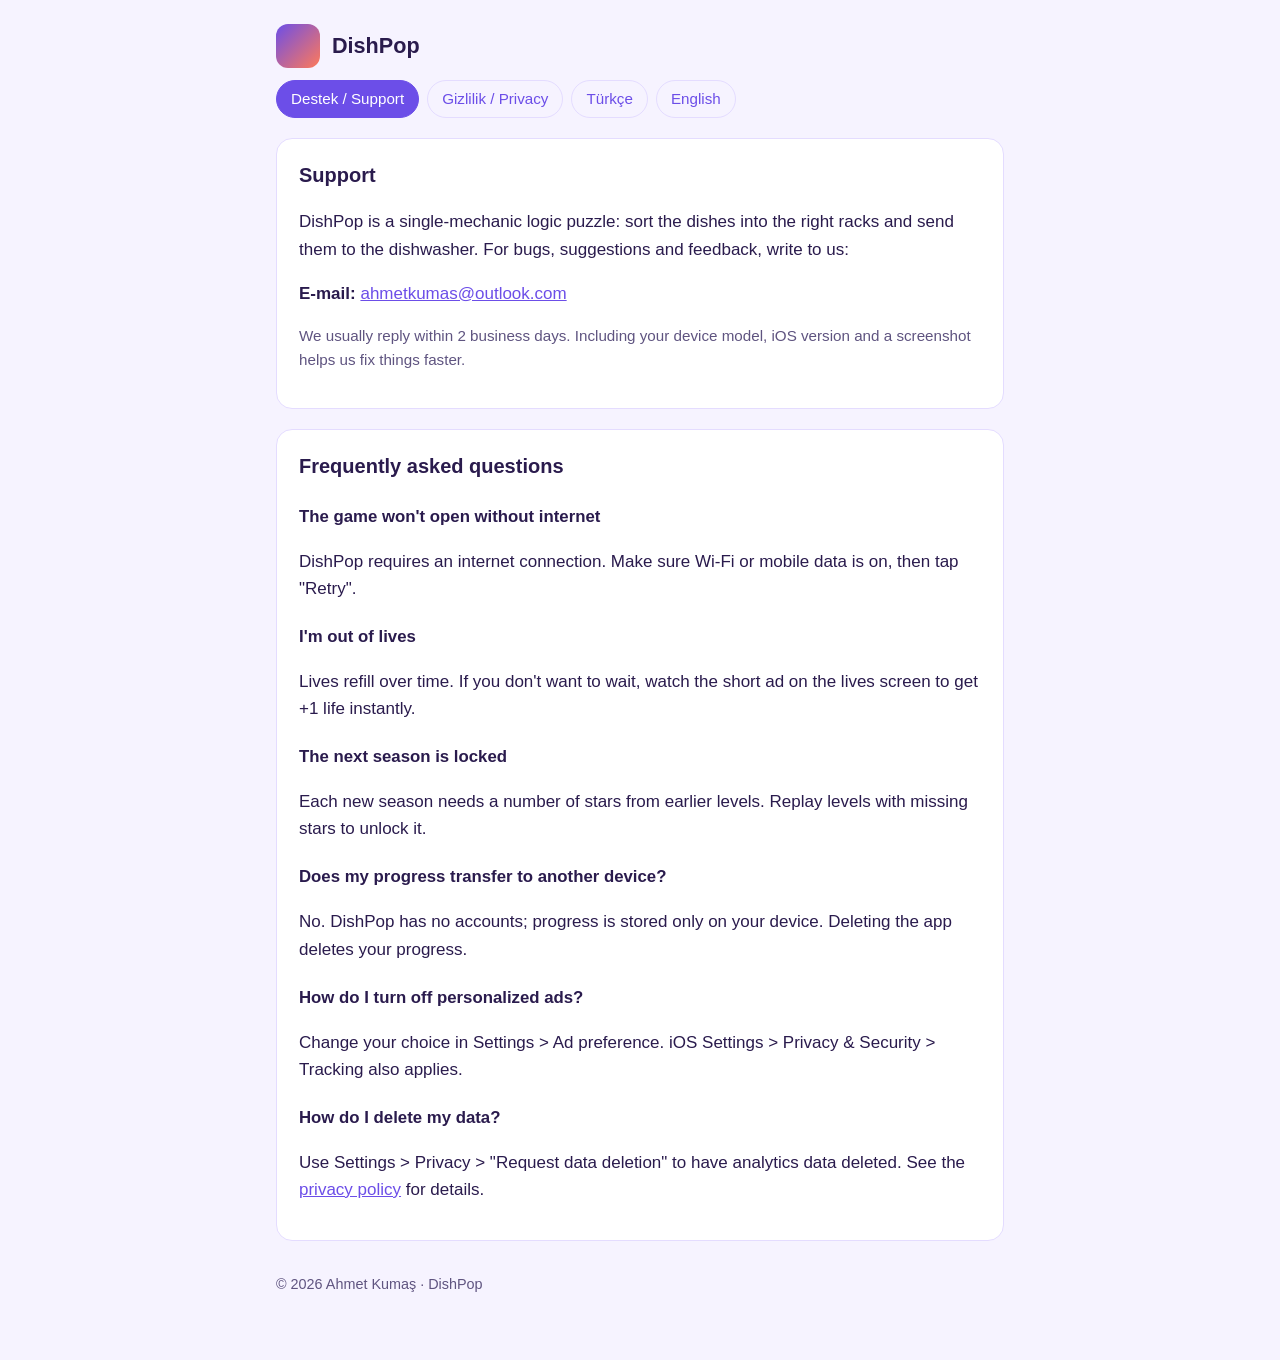
==== index.html @ 07a5a762 "DishPop destek ve gizlilik sayfalari (TR/EN) Co-Authored-By: Claude Fable 5.1 <noreply@anthropic.com" ====
<!doctype html>
<html lang="tr">
<head>
<meta charset="utf-8">
<meta name="viewport" content="width=device-width, initial-scale=1">
<title>DishPop – Destek / Support</title>
<link rel="stylesheet" href="style.css">
</head>
<body>
<main>
  <header><div class="logo"></div><h1>DishPop</h1></header>
  <nav>
    <a href="index.html" class="active">Destek / Support</a>
    <a href="privacy.html">Gizlilik / Privacy</a>
    <a href="#tr" onclick="show('tr');return false;">Türkçe</a>
    <a href="#en" onclick="show('en');return false;">English</a>
  </nav>

  <section id="tr" class="lang show">
    <div class="card">
      <h2>Destek</h2>
      <p>DishPop, bulaşıkları doğru kasalara dizip makineye gönderdiğin tek mekanikli bir mantık bulmacasıdır. Sorun, öneri ve geri bildirimlerin için bize yaz:</p>
      <p><strong>E-posta:</strong> <a href="mailto:ahmetkumas@outlook.com?subject=DishPop%20Destek">ahmetkumas@outlook.com</a></p>
      <p class="muted">Genelde 2 iş günü içinde yanıt veriyoruz. Yazarken cihaz modelini, iOS sürümünü ve mümkünse ekran görüntüsünü eklersen daha hızlı çözeriz.</p>
    </div>

    <div class="card">
      <h2>Sık sorulan sorular</h2>
      <h3>Oyun internetsiz açılmıyor</h3>
      <p>DishPop internet bağlantısı gerektirir. Wi-Fi veya mobil verinin açık olduğundan emin olup "Yenile"ye dokun.</p>
      <h3>Canım bitti, ne yapabilirim?</h3>
      <p>Canlar zamanla kendiliğinden dolar. Beklemek istemiyorsan can ekranındaki kısa reklamı izleyerek anında +1 can alabilirsin.</p>
      <h3>Bir sonraki sezon kilitli</h3>
      <p>Yeni sezon için önceki bölümlerden belirli sayıda yıldız toplamak gerekir. Eksik yıldızlı bölümleri tekrar oynayarak kilidi açabilirsin.</p>
      <h3>İlerlemem başka cihaza geçer mi?</h3>
      <p>Hayır. DishPop hesap kullanmaz; ilerleme yalnızca cihazında saklanır. Uygulamayı silmek ilerlemeyi de siler.</p>
      <h3>Reklamları nasıl kişiselleştirmeden gösteririm?</h3>
      <p>Ayarlar &gt; Reklam tercihi bölümünden seçimini değiştirebilirsin. iOS'ta Ayarlar &gt; Gizlilik ve Güvenlik &gt; Takip bölümü de geçerlidir.</p>
      <h3>Verilerimi nasıl sildiririm?</h3>
      <p>Ayarlar &gt; Gizlilik &gt; "Veri silme isteği" ile ölçüm verilerinin silinmesini isteyebilirsin. Ayrıntılar için <a href="privacy.html#tr">gizlilik politikası</a>na bak.</p>
    </div>
  </section>

  <section id="en" class="lang">
    <div class="card">
      <h2>Support</h2>
      <p>DishPop is a single-mechanic logic puzzle: sort the dishes into the right racks and send them to the dishwasher. For bugs, suggestions and feedback, write to us:</p>
      <p><strong>E-mail:</strong> <a href="mailto:ahmetkumas@outlook.com?subject=DishPop%20Support">ahmetkumas@outlook.com</a></p>
      <p class="muted">We usually reply within 2 business days. Including your device model, iOS version and a screenshot helps us fix things faster.</p>
    </div>

    <div class="card">
      <h2>Frequently asked questions</h2>
      <h3>The game won't open without internet</h3>
      <p>DishPop requires an internet connection. Make sure Wi-Fi or mobile data is on, then tap "Retry".</p>
      <h3>I'm out of lives</h3>
      <p>Lives refill over time. If you don't want to wait, watch the short ad on the lives screen to get +1 life instantly.</p>
      <h3>The next season is locked</h3>
      <p>Each new season needs a number of stars from earlier levels. Replay levels with missing stars to unlock it.</p>
      <h3>Does my progress transfer to another device?</h3>
      <p>No. DishPop has no accounts; progress is stored only on your device. Deleting the app deletes your progress.</p>
      <h3>How do I turn off personalized ads?</h3>
      <p>Change your choice in Settings &gt; Ad preference. iOS Settings &gt; Privacy &amp; Security &gt; Tracking also applies.</p>
      <h3>How do I delete my data?</h3>
      <p>Use Settings &gt; Privacy &gt; "Request data deletion" to have analytics data deleted. See the <a href="privacy.html#en">privacy policy</a> for details.</p>
    </div>
  </section>

  <footer>© 2026 Ahmet Kumaş · DishPop</footer>
</main>
<script>
function show(l){document.querySelectorAll('.lang').forEach(s=>s.classList.toggle('show',s.id===l));}
(function(){var h=location.hash.replace('#','');if(h==='en'||h==='tr')show(h);else if(!/^tr/i.test(navigator.language||''))show('en');})();
</script>
</body>
</html>
---- style.css ----
:root { --bg: #f6f3ff; --card: #ffffff; --ink: #2a1b4d; --soft: #5f5480; --accent: #6c4ee8; --line: #e4dcff; }
@media (prefers-color-scheme: dark) {
  :root { --bg: #16112a; --card: #211a3a; --ink: #f1ecff; --soft: #b8aee0; --accent: #a78bfa; --line: #352b58; }
}
* { box-sizing: border-box; }
body { margin: 0; background: var(--bg); color: var(--ink); font: 17px/1.6 -apple-system, "Segoe UI", Roboto, Helvetica, Arial, sans-serif; }
main { max-width: 760px; margin: 0 auto; padding: 24px 16px 64px; }
header { display: flex; align-items: center; gap: 12px; margin-bottom: 12px; }
header .logo { width: 44px; height: 44px; border-radius: 12px; background: linear-gradient(135deg, #6c4ee8, #ff7a59); }
header h1 { font-size: 1.35rem; margin: 0; }
nav { display: flex; gap: 8px; flex-wrap: wrap; margin: 8px 0 20px; }
nav a { text-decoration: none; color: var(--accent); border: 1px solid var(--line); border-radius: 999px; padding: 6px 14px; font-size: 0.95rem; }
nav a.active { background: var(--accent); color: #fff; border-color: var(--accent); }
.card { background: var(--card); border: 1px solid var(--line); border-radius: 16px; padding: 20px 22px; margin-bottom: 20px; }
h2 { font-size: 1.25rem; margin: 0 0 8px; }
h3 { font-size: 1.05rem; margin: 22px 0 6px; }
p, li { color: var(--ink); }
.muted { color: var(--soft); font-size: 0.95rem; }
table { width: 100%; border-collapse: collapse; font-size: 0.95rem; }
th, td { text-align: left; padding: 8px 6px; border-bottom: 1px solid var(--line); vertical-align: top; }
a { color: var(--accent); }
.lang { display: none; }
.lang:target, .lang.show { display: block; }
footer { color: var(--soft); font-size: 0.9rem; margin-top: 32px; }
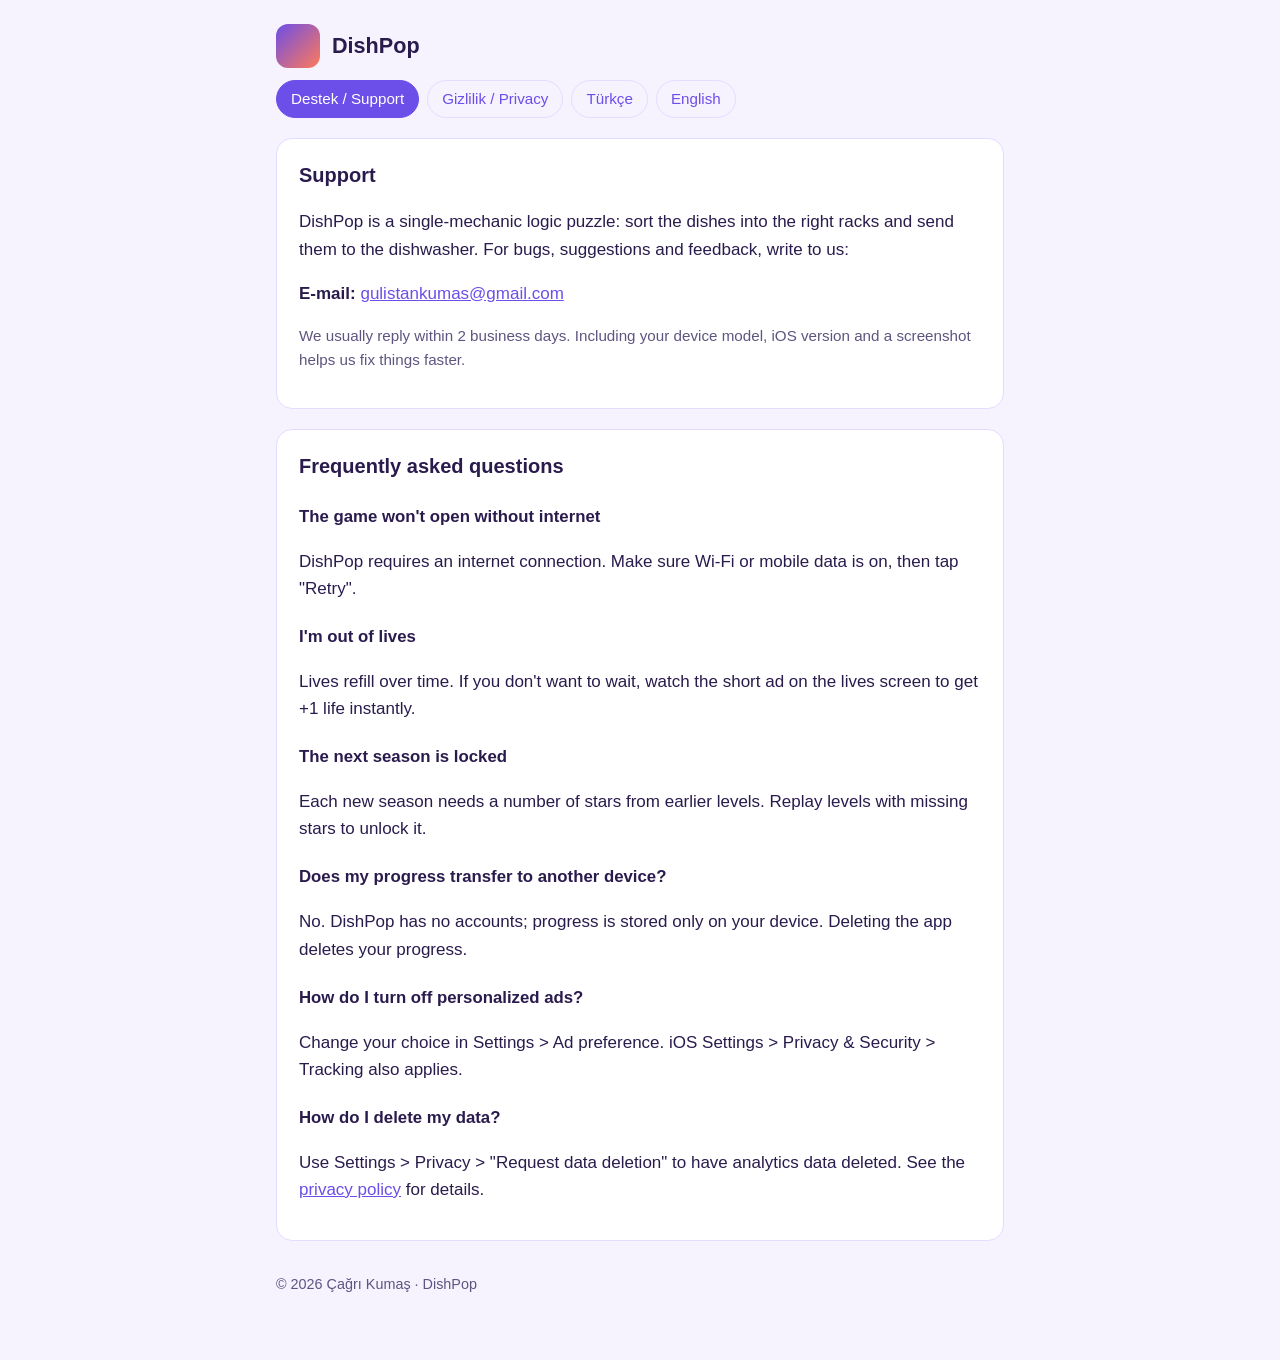
==== commit 5cd67e2b: "Gelistirici adi ve iletisim adresi guncellendi Co-Authored-By: Claude Fable 5.1 <noreply@anthropic.c" ====
--- a/index.html
+++ b/index.html
@@ -20,7 +20,7 @@
     <div class="card">
       <h2>Destek</h2>
       <p>DishPop, bulaşıkları doğru kasalara dizip makineye gönderdiğin tek mekanikli bir mantık bulmacasıdır. Sorun, öneri ve geri bildirimlerin için bize yaz:</p>
-      <p><strong>E-posta:</strong> <a href="mailto:ahmetkumas@outlook.com?subject=DishPop%20Destek">ahmetkumas@outlook.com</a></p>
+      <p><strong>E-posta:</strong> <a href="mailto:gulistankumas@gmail.com?subject=DishPop%20Destek">gulistankumas@gmail.com</a></p>
       <p class="muted">Genelde 2 iş günü içinde yanıt veriyoruz. Yazarken cihaz modelini, iOS sürümünü ve mümkünse ekran görüntüsünü eklersen daha hızlı çözeriz.</p>
     </div>
 
@@ -45,7 +45,7 @@
     <div class="card">
       <h2>Support</h2>
       <p>DishPop is a single-mechanic logic puzzle: sort the dishes into the right racks and send them to the dishwasher. For bugs, suggestions and feedback, write to us:</p>
-      <p><strong>E-mail:</strong> <a href="mailto:ahmetkumas@outlook.com?subject=DishPop%20Support">ahmetkumas@outlook.com</a></p>
+      <p><strong>E-mail:</strong> <a href="mailto:gulistankumas@gmail.com?subject=DishPop%20Support">gulistankumas@gmail.com</a></p>
       <p class="muted">We usually reply within 2 business days. Including your device model, iOS version and a screenshot helps us fix things faster.</p>
     </div>
 
@@ -66,7 +66,7 @@
     </div>
   </section>
 
-  <footer>© 2026 Ahmet Kumaş · DishPop</footer>
+  <footer>© 2026 Çağrı Kumaş · DishPop</footer>
 </main>
 <script>
 function show(l){document.querySelectorAll('.lang').forEach(s=>s.classList.toggle('show',s.id===l));}
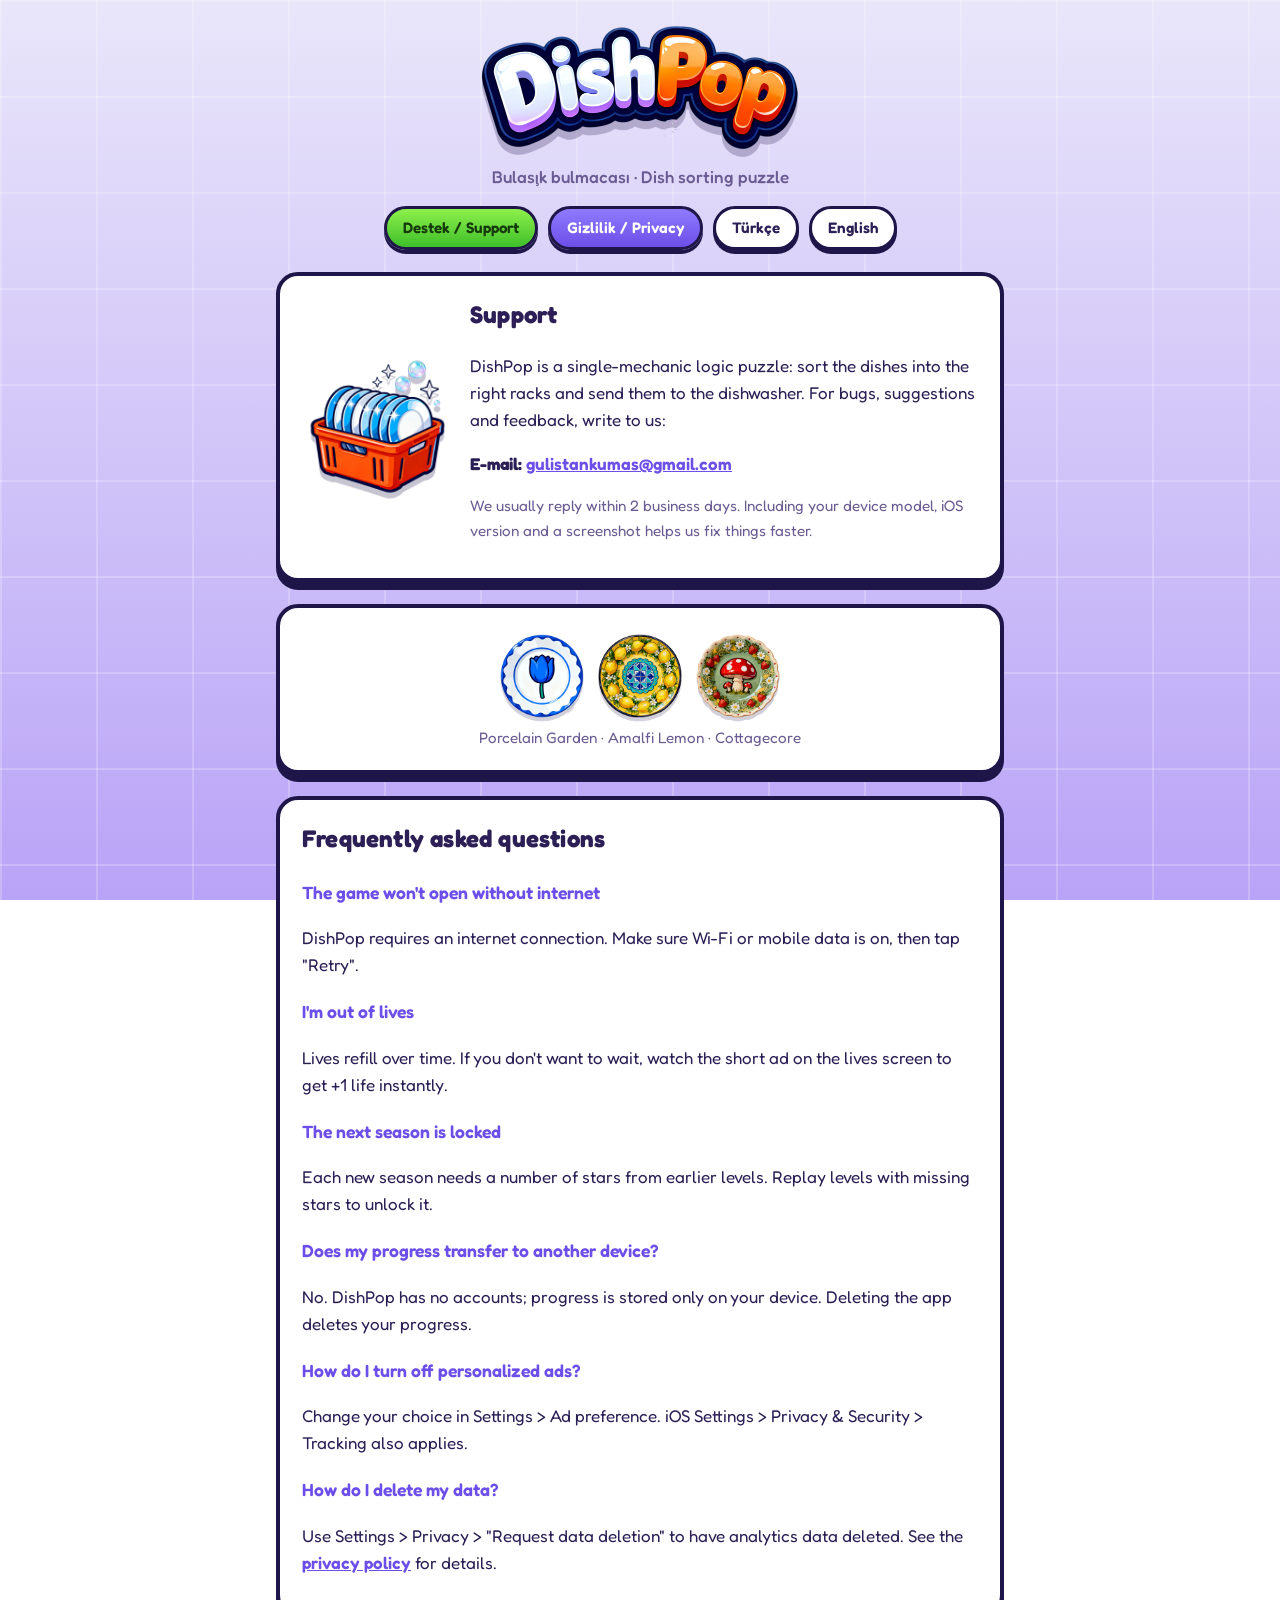
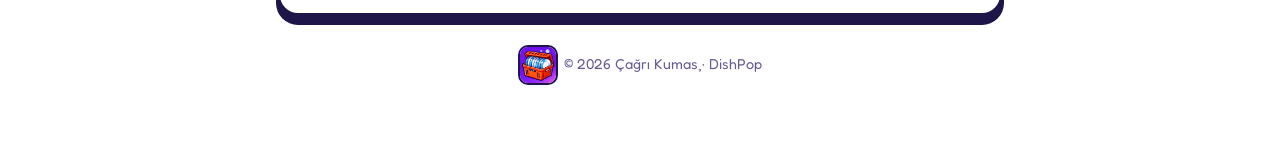
==== commit b16a85ef: "Site: DishPop tasarim dili (logo, kahraman, koleksiyon parcalari, Fredoka) Co-Authored-By: Claude Fa" ====
--- a/index.html
+++ b/index.html
@@ -4,26 +4,31 @@
 <meta charset="utf-8">
 <meta name="viewport" content="width=device-width, initial-scale=1">
 <title>DishPop – Destek / Support</title>
+<link rel="preconnect" href="https://fonts.googleapis.com">
+<link href="https://fonts.googleapis.com/css2?family=Fredoka:wght@500;600;700&display=swap" rel="stylesheet">
+<link rel="icon" type="image/png" href="img/favicon.png">
+<link rel="apple-touch-icon" href="img/icon.png">
 <link rel="stylesheet" href="style.css">
 </head>
 <body>
 <main>
-  <header><div class="logo"></div><h1>DishPop</h1></header>
+  <header><img class="logo" src="img/logo.png" alt="DishPop"><p class="tag">Bulaşık bulmacası · Dish sorting puzzle</p></header>
   <nav>
     <a href="index.html" class="active">Destek / Support</a>
     <a href="privacy.html">Gizlilik / Privacy</a>
-    <a href="#tr" onclick="show('tr');return false;">Türkçe</a>
-    <a href="#en" onclick="show('en');return false;">English</a>
+    <a href="#tr" class="lang-btn" onclick="show('tr');return false;">Türkçe</a>
+    <a href="#en" class="lang-btn" onclick="show('en');return false;">English</a>
   </nav>
 
   <section id="tr" class="lang show">
     <div class="card">
-      <h2>Destek</h2>
+      <div class="hero"><img src="img/hero.png" alt=""><div><h2>Destek</h2>
       <p>DishPop, bulaşıkları doğru kasalara dizip makineye gönderdiğin tek mekanikli bir mantık bulmacasıdır. Sorun, öneri ve geri bildirimlerin için bize yaz:</p>
       <p><strong>E-posta:</strong> <a href="mailto:gulistankumas@gmail.com?subject=DishPop%20Destek">gulistankumas@gmail.com</a></p>
-      <p class="muted">Genelde 2 iş günü içinde yanıt veriyoruz. Yazarken cihaz modelini, iOS sürümünü ve mümkünse ekran görüntüsünü eklersen daha hızlı çözeriz.</p>
+      <p class="muted">Genelde 2 iş günü içinde yanıt veriyoruz. Yazarken cihaz modelini, iOS sürümünü ve mümkünse ekran görüntüsünü eklersen daha hızlı çözeriz.</p></div></div>
     </div>
 
+    <div class="card"><div class="pieces"><img src="img/kol_s1_01.png" alt=""><img src="img/kol_s2_01.png" alt=""><img src="img/kol_s3_01.png" alt=""></div><p class="muted" style="text-align:center;margin:8px 0 0">Porselen Bahçesi · Amalfi Limonu · Cottagecore</p></div>
     <div class="card">
       <h2>Sık sorulan sorular</h2>
       <h3>Oyun internetsiz açılmıyor</h3>
@@ -43,12 +48,13 @@
 
   <section id="en" class="lang">
     <div class="card">
-      <h2>Support</h2>
+      <div class="hero"><img src="img/hero.png" alt=""><div><h2>Support</h2>
       <p>DishPop is a single-mechanic logic puzzle: sort the dishes into the right racks and send them to the dishwasher. For bugs, suggestions and feedback, write to us:</p>
       <p><strong>E-mail:</strong> <a href="mailto:gulistankumas@gmail.com?subject=DishPop%20Support">gulistankumas@gmail.com</a></p>
-      <p class="muted">We usually reply within 2 business days. Including your device model, iOS version and a screenshot helps us fix things faster.</p>
+      <p class="muted">We usually reply within 2 business days. Including your device model, iOS version and a screenshot helps us fix things faster.</p></div></div>
     </div>
 
+    <div class="card"><div class="pieces"><img src="img/kol_s1_01.png" alt=""><img src="img/kol_s2_01.png" alt=""><img src="img/kol_s3_01.png" alt=""></div><p class="muted" style="text-align:center;margin:8px 0 0">Porcelain Garden · Amalfi Lemon · Cottagecore</p></div>
     <div class="card">
       <h2>Frequently asked questions</h2>
       <h3>The game won't open without internet</h3>
@@ -66,7 +72,7 @@
     </div>
   </section>
 
-  <footer>© 2026 Çağrı Kumaş · DishPop</footer>
+  <footer><img src="img/icon.png" alt="">© 2026 Çağrı Kumaş · DishPop</footer>
 </main>
 <script>
 function show(l){document.querySelectorAll('.lang').forEach(s=>s.classList.toggle('show',s.id===l));}
--- a/style.css
+++ b/style.css
@@ -1,24 +1,71 @@
-:root { --bg: #f6f3ff; --card: #ffffff; --ink: #2a1b4d; --soft: #5f5480; --accent: #6c4ee8; --line: #e4dcff; }
+/* DishPop tasarim dili: lila fayans fon, parlak-kalin konturlu kartlar, Fredoka yazi */
+:root {
+  --bg1: #e9e6fa; --bg2: #b9a3f7; --tile: rgba(255,255,255,.22);
+  --card: #ffffff; --ink: #2b1f55; --soft: #6a5c93; --line: #1e1548;
+  --accent: #6c4ee8; --green1: #8df04a; --green2: #3fbf2a; --orange: #ff7a2a;
+}
 @media (prefers-color-scheme: dark) {
-  :root { --bg: #16112a; --card: #211a3a; --ink: #f1ecff; --soft: #b8aee0; --accent: #a78bfa; --line: #352b58; }
+  :root { --bg1: #2a2050; --bg2: #141030; --tile: rgba(255,255,255,.05);
+          --card: #2e2459; --ink: #f3efff; --soft: #c1b6ea; --line: #0e0a28; --accent: #b9a3ff; }
 }
 * { box-sizing: border-box; }
-body { margin: 0; background: var(--bg); color: var(--ink); font: 17px/1.6 -apple-system, "Segoe UI", Roboto, Helvetica, Arial, sans-serif; }
-main { max-width: 760px; margin: 0 auto; padding: 24px 16px 64px; }
-header { display: flex; align-items: center; gap: 12px; margin-bottom: 12px; }
-header .logo { width: 44px; height: 44px; border-radius: 12px; background: linear-gradient(135deg, #6c4ee8, #ff7a59); }
-header h1 { font-size: 1.35rem; margin: 0; }
-nav { display: flex; gap: 8px; flex-wrap: wrap; margin: 8px 0 20px; }
-nav a { text-decoration: none; color: var(--accent); border: 1px solid var(--line); border-radius: 999px; padding: 6px 14px; font-size: 0.95rem; }
-nav a.active { background: var(--accent); color: #fff; border-color: var(--accent); }
-.card { background: var(--card); border: 1px solid var(--line); border-radius: 16px; padding: 20px 22px; margin-bottom: 20px; }
-h2 { font-size: 1.25rem; margin: 0 0 8px; }
-h3 { font-size: 1.05rem; margin: 22px 0 6px; }
-p, li { color: var(--ink); }
-.muted { color: var(--soft); font-size: 0.95rem; }
-table { width: 100%; border-collapse: collapse; font-size: 0.95rem; }
-th, td { text-align: left; padding: 8px 6px; border-bottom: 1px solid var(--line); vertical-align: top; }
-a { color: var(--accent); }
+html { scroll-behavior: smooth; }
+body {
+  margin: 0; color: var(--ink);
+  font-family: "Fredoka", "Baloo 2", -apple-system, "Segoe UI", Roboto, sans-serif; font-size: 17px; line-height: 1.6;
+  background: linear-gradient(180deg, var(--bg1) 0%, var(--bg2) 100%) fixed;
+}
+/* fayans cizgileri */
+body::before {
+  content: ""; position: fixed; inset: 0; z-index: -1; pointer-events: none;
+  background-image: linear-gradient(var(--tile) 2px, transparent 2px), linear-gradient(90deg, var(--tile) 2px, transparent 2px);
+  background-size: 96px 96px;
+}
+main { max-width: 760px; margin: 0 auto; padding: 24px 16px 56px; }
+
+header { text-align: center; margin-bottom: 8px; }
+header .logo { width: min(320px, 70%); height: auto; filter: drop-shadow(0 8px 0 rgba(30,21,72,.25)); }
+header .tag { margin: 4px 0 0; color: var(--soft); font-weight: 500; }
+
+nav { display: flex; gap: 10px; flex-wrap: wrap; justify-content: center; margin: 16px 0 22px; }
+nav a {
+  text-decoration: none; color: #fff; font-weight: 600; font-size: .95rem;
+  background: linear-gradient(180deg, #8f7bff, #6c4ee8); border: 3px solid var(--line); border-radius: 999px;
+  padding: 7px 16px; box-shadow: 0 4px 0 var(--line);
+}
+nav a.active { background: linear-gradient(180deg, var(--green1), var(--green2)); color: #163a0c; }
+nav a.lang-btn { background: var(--card); color: var(--ink); }
+
+.hero { display: flex; align-items: center; gap: 18px; }
+.hero img { width: 150px; height: 150px; flex: none; filter: drop-shadow(0 6px 0 rgba(30,21,72,.25)); }
+@media (max-width: 520px) { .hero { flex-direction: column; text-align: center; } }
+
+.card {
+  background: var(--card); border: 4px solid var(--line); border-radius: 22px;
+  padding: 20px 22px; margin-bottom: 22px; box-shadow: 0 8px 0 var(--line), inset 0 6px 0 rgba(255,255,255,.55);
+}
+@media (prefers-color-scheme: dark) { .card { box-shadow: 0 8px 0 var(--line), inset 0 6px 0 rgba(255,255,255,.08); } }
+h2 { font-size: 1.5rem; margin: 0 0 8px; font-weight: 700; letter-spacing: .2px; }
+h3 { font-size: 1.1rem; margin: 20px 0 4px; font-weight: 600; color: var(--accent); }
+.muted { color: var(--soft); font-size: .95rem; }
+ul { padding-left: 22px; }
+a { color: var(--accent); font-weight: 600; }
+code { background: rgba(108,78,232,.12); padding: 1px 6px; border-radius: 6px; font-size: .92em; }
+
+.btn {
+  display: inline-block; text-decoration: none; color: #163a0c; font-weight: 700; font-size: 1.05rem;
+  background: linear-gradient(180deg, var(--green1), var(--green2)); border: 3px solid var(--line); border-radius: 999px;
+  padding: 10px 26px; box-shadow: 0 5px 0 var(--line); margin-top: 8px;
+}
+.btn:active { transform: translateY(3px); box-shadow: 0 2px 0 var(--line); }
+
+.pieces { display: flex; justify-content: center; gap: 14px; margin: 6px 0 2px; }
+.pieces img { width: 84px; height: 84px; filter: drop-shadow(0 4px 0 rgba(30,21,72,.2)); }
+
 .lang { display: none; }
-.lang:target, .lang.show { display: block; }
-footer { color: var(--soft); font-size: 0.9rem; margin-top: 32px; }
+.lang.show { display: block; }
+footer { color: var(--soft); font-size: .9rem; text-align: center; margin-top: 28px; }
+footer img { width: 40px; height: 40px; border-radius: 10px; vertical-align: middle; margin-right: 6px; border: 2px solid var(--line); }
+.hero > div { min-width: 0; }
+body { overflow-wrap: anywhere; }
+.card > h3:first-child { margin-top: 4px; }
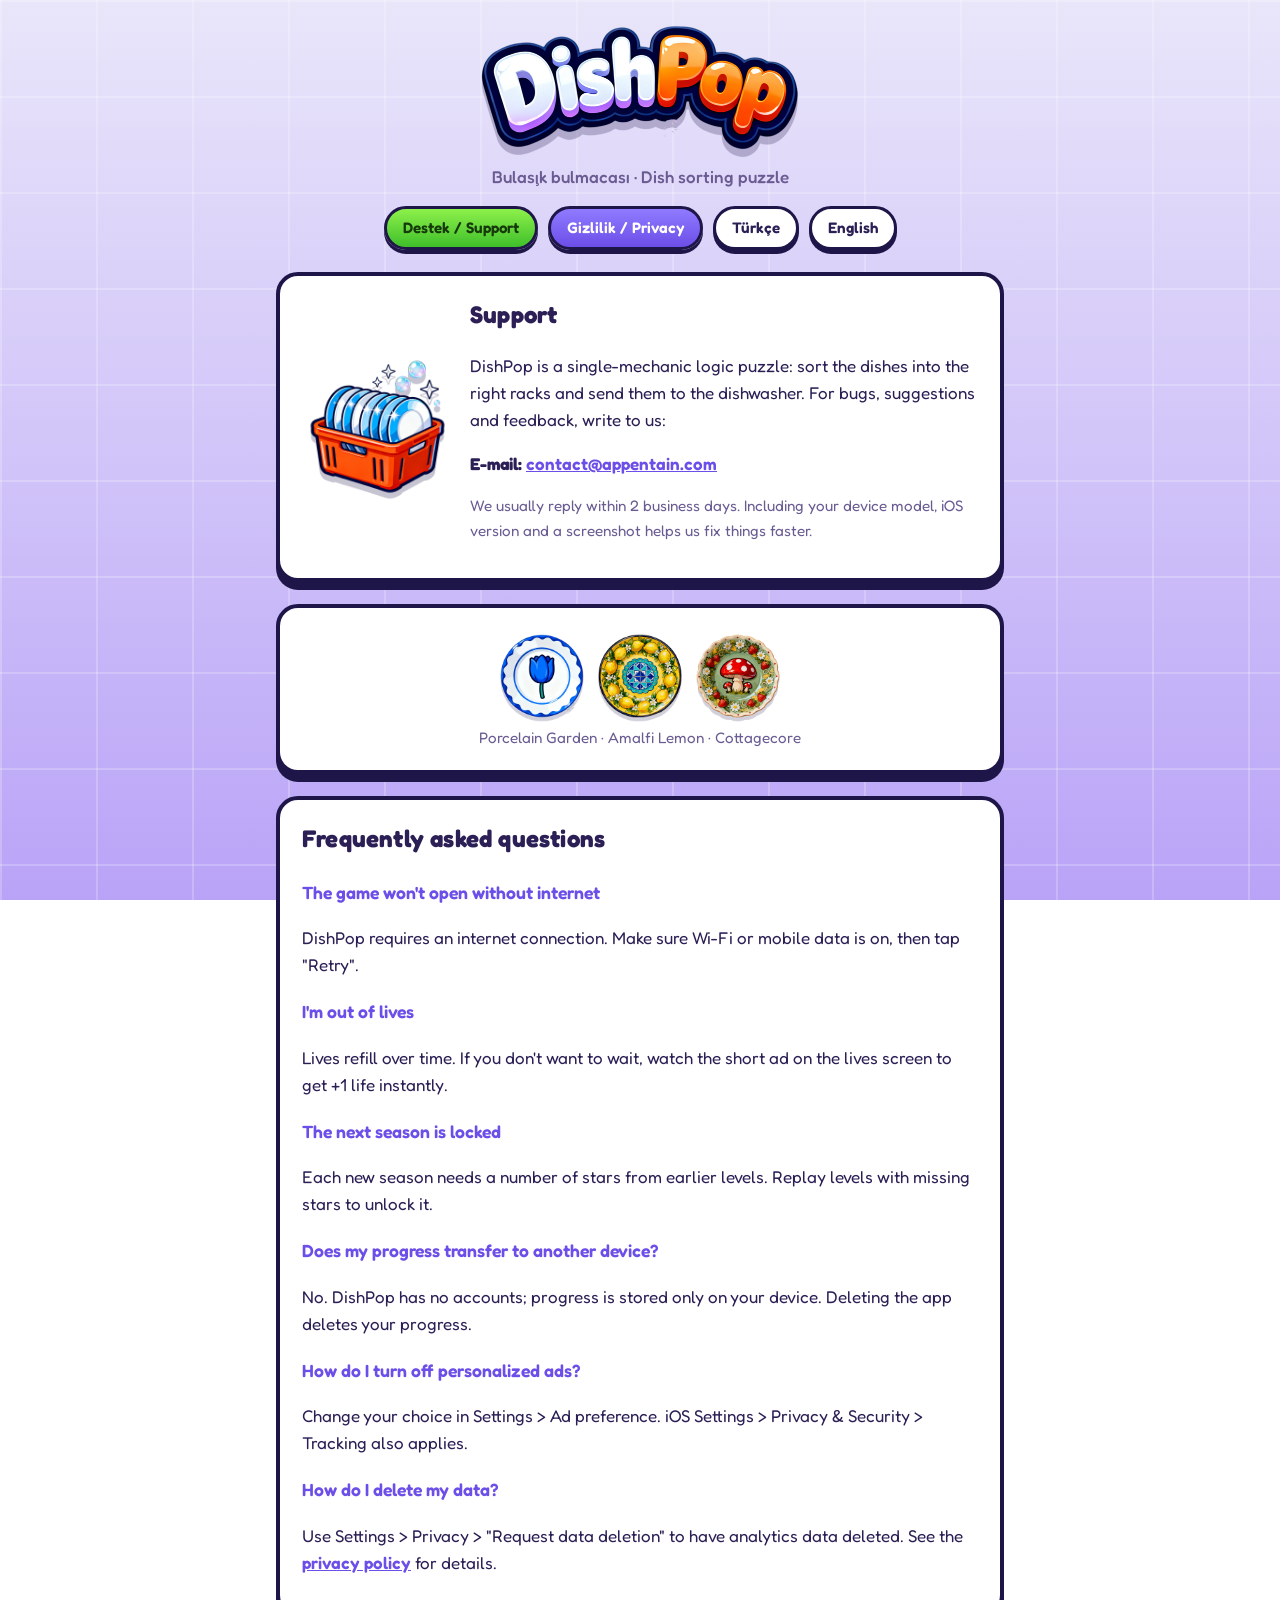
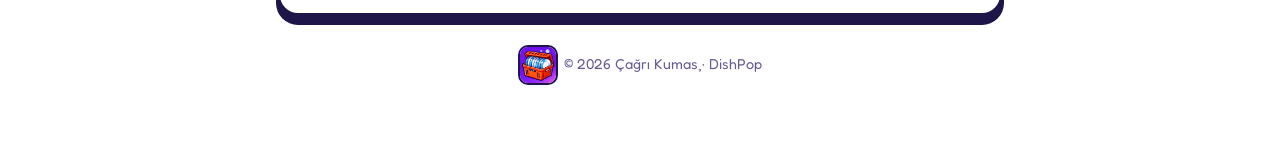
==== commit 7ee3fe28: "Iletisim adresi: contact@appentain.com" ====
--- a/index.html
+++ b/index.html
@@ -24,7 +24,7 @@
     <div class="card">
       <div class="hero"><img src="img/hero.png" alt=""><div><h2>Destek</h2>
       <p>DishPop, bulaşıkları doğru kasalara dizip makineye gönderdiğin tek mekanikli bir mantık bulmacasıdır. Sorun, öneri ve geri bildirimlerin için bize yaz:</p>
-      <p><strong>E-posta:</strong> <a href="mailto:gulistankumas@gmail.com?subject=DishPop%20Destek">gulistankumas@gmail.com</a></p>
+      <p><strong>E-posta:</strong> <a href="mailto:contact@appentain.com?subject=DishPop%20Destek">contact@appentain.com</a></p>
       <p class="muted">Genelde 2 iş günü içinde yanıt veriyoruz. Yazarken cihaz modelini, iOS sürümünü ve mümkünse ekran görüntüsünü eklersen daha hızlı çözeriz.</p></div></div>
     </div>
 
@@ -50,7 +50,7 @@
     <div class="card">
       <div class="hero"><img src="img/hero.png" alt=""><div><h2>Support</h2>
       <p>DishPop is a single-mechanic logic puzzle: sort the dishes into the right racks and send them to the dishwasher. For bugs, suggestions and feedback, write to us:</p>
-      <p><strong>E-mail:</strong> <a href="mailto:gulistankumas@gmail.com?subject=DishPop%20Support">gulistankumas@gmail.com</a></p>
+      <p><strong>E-mail:</strong> <a href="mailto:contact@appentain.com?subject=DishPop%20Support">contact@appentain.com</a></p>
       <p class="muted">We usually reply within 2 business days. Including your device model, iOS version and a screenshot helps us fix things faster.</p></div></div>
     </div>
 
